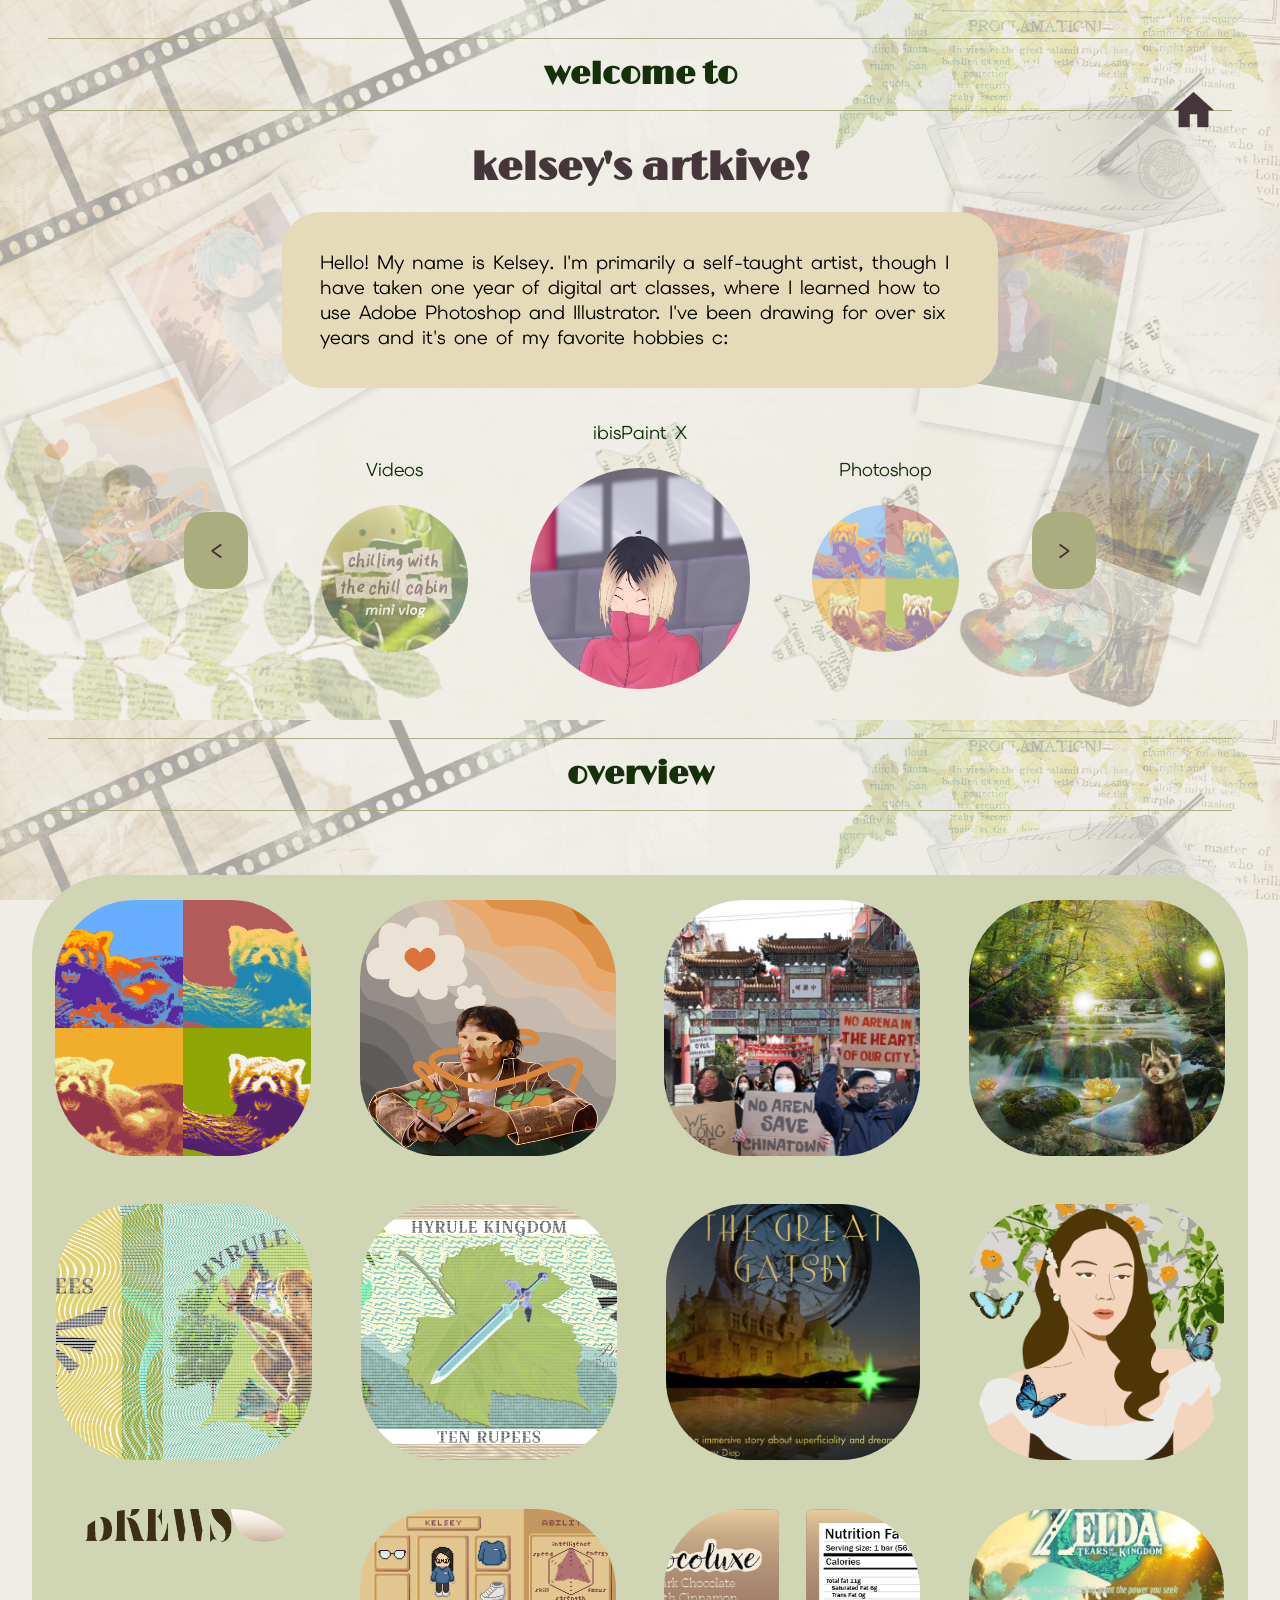
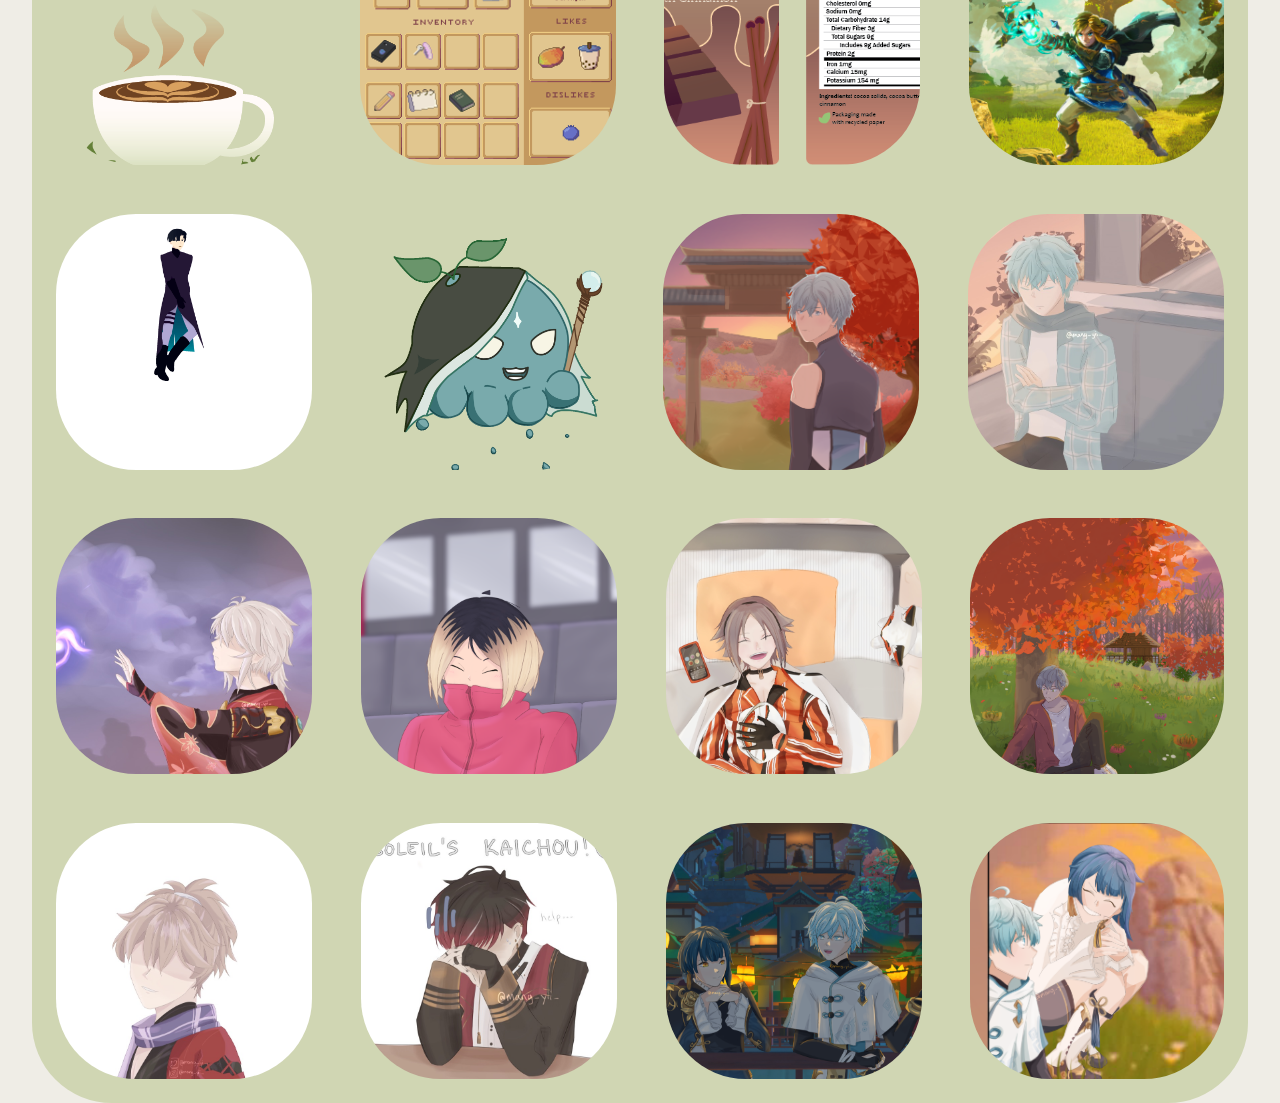
==== index.html @ 2d40fa99 "rename home.html to index.html I had issues deploying my website (probably because I lacked an index" ====
<!DOCTYPE html>
<html>
    <head>
        <link rel="stylesheet" href="style.css"/>
        <style>
            /*SECTIONING*/
            .row {
                width: 100%;
            }
            .row img {
                display: flex;
                width: 20vw;
                height: 20vw;
                object-fit: cover;
                border-radius: 5em;
                transition: 0.3s
            }
            .row img:hover {
                opacity: 60%;
                transition: 0.3s;
                cursor: pointer;
            }
            #overview {
                width: 95%;
                display: flex;
                flex-direction: column;
                align-items: center;
                justify-self: center;
                background-color: #D0D6B3;
                border-radius: 5em;
                margin-top: 3%;
            }
            #intro {
                background-color: #e6dbb8;
                padding: 2em;
                border-radius: 2em;
                width: 50vw;
            }
            body * {
                z-index: 1;
            }
            /*TEXT*/
            h1 {
                margin-top: 0.5%;
            }
            h2 {
                border-style: solid;
                padding: 0.5em;
                border-width: 0em;
                border-top-width: 0.05em;
                border-bottom-width: 0.05em;
                margin-top: 3%;
                width: 90%;
                text-align: center;
                border-color: #AAAE7F;
            }
            /*BUTTON*/
            button {
                border-radius: 1em;
                font-size: 150%;
                font-weight: bold;
                color: #45363B;
                font-family: "Limelight";
                width: 5vw;
            }
            /*MODAL*/
            .modal {
                width: 100%;
                height: 100%;
                justify-content: center;
                align-content: center;
                align-items: center;
                display: flex;
                opacity: 0;
                transition-duration: 0.5s;
                z-index: -1;
                background-color:#2b2827e3
            }
            .modal img {
                height: 90%;
                width: auto;
                max-width: 70vw;
                object-fit: contain;
                margin-left: 0;
                margin-right: 0;
            }
            .modal button {
                margin: 5%;
                width: 3em;
                height: 3em;
                display: flex;
                text-align: center;
                justify-content: center;
                align-content: center;
                font-weight: bold;
                z-index: 2;
            }
            #close {
                position: absolute;
                color: #F7F7F2;
                top: 3%;
                right: 5%;
                font-size: 400%;
                font-weight: bold;
            }
            #close:hover {
                cursor: pointer;
            }
            /*POLAROIDS*/
            div .polaroid {
                width: 15%;
                height: auto;
                position: absolute; 
                top: 20%;
                border-radius: 0em ;
                transition: 1s;
                box-shadow: 5px 5px 5px #b7b6b3, -5px -5px 5px #b7b6b3;
                z-index: 0;
                rotate: -20deg;
                opacity: 30%;
            }
            div .polaroid:hover {
                cursor: default;
                opacity: 80%;
            }
        </style>
        <!--Faculty Glyphic
        Elms Sans
        Limelight
        Kaushan Script
        Montserrat-->
        <link rel="preconnect" href="https://fonts.googleapis.com">
        <link rel="preconnect" href="https://fonts.gstatic.com" crossorigin>
        <link href="https://fonts.googleapis.com/css2?family=Elms+Sans:ital,wght@0,100..900;1,100..900&family=Faculty+Glyphic&family=Kaushan+Script&family=Limelight&family=Montserrat:ital,wght@0,100..900;1,100..900&display=swap" rel="stylesheet">

        <title>Home</title>

        <body onload="loadIcons()" class="fade-in">

            <div style="display: flex; align-items: center">
                <img src="portfolio images/chongyun_train_polaroid.png" class="polaroid" style="rotate: -30deg;left: 10%;">
                <img src="portfolio images/doodlebomb_polaroid.png" class="polaroid" style="left: 1%; top: 40%">
                <img src="portfolio images/till_polaroid.png" class ="polaroid" style="rotate: 10deg; right: 10%">
                <img src="portfolio images/gatsby_polaroid.png" class="polaroid" style="rotate: 20deg; right: 1%; top: 40%">
            </div>

            <a href="index.html">
                <div id="home-icon"></div>
            </a>

            <h2>welcome to</h2>
            <h1>kelsey's artkive!</h1>

            <p id="intro">
                Hello! My name is Kelsey. I'm primarily a self-taught artist, though I have taken one year of digital art classes, where I learned how to use Adobe Photoshop and Illustrator. I've been drawing for over six years and it's one of my favorite hobbies c: 
            </p>
            <div style="display: flex; align-items: center; width: 75%">
                <button id="left-button" onclick="leftButtonClick()"><</button>
                <a href="" style="text-align: center" id="left-link">
                    <h3></h3>
                    <img src="" class="circle" id="left-icon">
                </a>
                <a href="" style="text-align: center;" id="current-link">
                    <h3></h3>
                    <img src="" class="circle" id="current-icon">
                </a>
                <a href="" style="text-align: center" id="right-link">
                    <h3></h3>
                    <img src="" class="circle" id="right-icon">
                </a>
                <button id="right-button" onclick="rightButtonClick()">></button>
            </div>
            <h2>
                overview
            </h2>
            <div id="overview">
                <div class="row">
                    <img src="portfolio images/colorpop.png" alt="Four red pandas colored in orange and purple, green, orange, and brown" onclick="openModal(this)">
                    <img src="portfolio images/doodlebomb.png" alt="Image of grentperez with a gray and orange gradient background, clementines, and decorations on his blazer" onclick="openModal(this)">
                    <img src="portfolio images/fake_media.png" alt="Photo-edited image of a group of protesters in Chinatown with signs that advocate against the construction of an arena" onclick="openModal(this)">
                    <img src="portfolio images/fantastical_beast.png" alt="Photo-edited image of a rhino-ferret-seal hybrid on a stone in a river" onclick="openModal(this)">
                </div>
                <div class="row">
                    <img src="portfolio images/filtered_money1.png" alt="Fictional dollar bill of Link (from the Legend of Zelda) and the Hyrule logo" onclick="openModal(this)">
                    <img src="portfolio images/filtered_money2.png" alt="Fictional dollar bill featuring the Master Sword and a korok leaf (Legend of Zelda)" onclick="openModal(this)">
                    <img src="portfolio images/great_gatsby_cover.png" alt="A mansion located next to a lake with a broken clock behind it. The book is titled The Great Gatsby" onclick="openModal(this)">
                    <img src="portfolio images/laufey_self_portrait.png" alt="Illustration of Laufey surrounded by white flowers" onclick="openModal(this)">
                </div>
                <div class="row">
                    <img src="portfolio images/logo.png" alt="Coffee cup logo with the name Cozy Corner Brews" onclick="openModal(this)">
                    <img src="portfolio images/pixel_project.png" alt="Tan pixelated inventory interface featuring a character, skills, main items, and backpack items" onclick="openModal(this)">
                    <img src="portfolio images/product_design.png" alt="Brown Chocoluxe chocolate bar container featuring cinnamon sticks. The other side contains nutrition facts" onclick="openModal(this)">
                    <img src="portfolio images/promotional_poster.png" alt="Poster featuring Link (from the Legend of Zelda: Tears of the Kingdom) alongside silhouettes of Rauru, Zelda, and the warriors" onclick="openModal(this)">
                </div>
                <div class="row">
                    <img src="portfolio images/RECOVER_animation.gif" alt="Walking animation of Round 3 Ivan from Alien Stage" onclick="openModal(this)">
                    <img src="portfolio images/talking_animation.gif" alt="Talking animation of the reversible octopus toy in a cloak with a magical staff" onclick="openModal(this)">
                    <img src="portfolio images/chongyun_mountain.PNG" alt="Chongyun (from Genshin Impact) on top of a mountain, looking back" onclick="openModal(this)">
                    <img src="portfolio images/chongyun_train.JPEG" alt="Chongyun (from Genshin Impact) sleeping next to a window on a train with a sunset in the background" onclick="openModal(this)">
                </div>
                <div class="row">
                    <img src="portfolio images/kazuha.jpeg" alt="Kazuha (from Genshin Impact) reaching out to an Electro seelie" onclick="openModal(this)">
                    <img src="portfolio images/kenma_kozume.png" alt="Kenma (from Haikyuu) sitting on a gymnasium seat with his eyes closed and face tucked into his jacket" onclick="openModal(this)">
                    <img src="portfolio images/mysta_900k.jpg" alt="Mysta (from Nijisanji) laying down on a bed with the Mystake mascot next to him" onclick="openModal(this)">
                    <img src="portfolio images/till.PNG" alt="Till (from Alien Stage) sitting down under a red-leaf tree petting a black cat" onclick="openModal(this)">
                </div>
                <div class="row">
                    <img src="portfolio images/tomo.jpeg" alt="Portrait of Tomo (fan-name for a character from Genshin Impact)" onclick="openModal(this)">
                    <img src="portfolio images/ver_vermillion.JPG" alt="Ver (from Nijisanji) slouched over a desk with his forehead resting on the back of his hands with the caption XSOLEIL'S KAICHOU :D" onclick="openModal(this)">
                    <img src="portfolio images/xingyun_lny.PNG" alt="Xingqiu and Chongyun (from Genshin Impact) leaning on a railway in Liyue next to each other with lanterns in the background" onclick="openModal(this)">
                    <img src="portfolio images/xingyun_tbhk.PNG" alt="Xingqiu and Chongyun (from Genshin Impact) sitting down next to each other on the grass with a sunset in the background" onclick="openModal(this)">
                </div>
            </div>
            <div class="modal">
                <button onclick="previousModal()"><</button>
                <img src="">
                <button onclick="nextModal()">></button>
                <span id="close" onclick="closeModal()">&times;</span>
            </div>
            <script src="navbar.js"></script>
            <script>
                //MODAL VARIABLES
                const rowArray = document.getElementsByClassName("row");
                const modal = document.getElementsByClassName("modal")[0];
                const modalImage = modal.getElementsByTagName("img")[0];
                //returns the source of the image at a specific row and image number
                function getImageSource() {
                    let imageArray = rowArray[rowCount].getElementsByTagName("img");
                    return imageArray[imageCount].src;
                };
                function test(element) {
                    console.log(element.src);
                }
                function openModal(element) {
                    //stores the source of the argument
                    let imageSource = element.src;
                    modalImage.src = imageSource;
                    //shows the modal
                    modal.style.opacity = "1";
                    modal.style.zIndex = "2";
                    /*set the rowCount and imageCount constiables to match the selected image
                    (ensures that the nextModal() and previousModal() functions work as intended)
                    
                    for each image element in the given row, check if the source is equal to the argument.
                    if this is true, set rowCount and imageCount to the current row and image*/
                    for (let i = 0; i < rowArray.length; i++) {
                            let imageArray = rowArray[i].getElementsByTagName("img");
                            for (let j = 0; j < imageArray.length; j++) {
                                let currentImageSource = imageArray[j].src;
                                if (currentImageSource == imageSource) {
                                    rowCount = i;
                                    imageCount = j;
                                };
                            };
                    };
                };
                function closeModal() {
                    modal.style.opacity = "0";
                    //set z-index to a negative value to avoid the modal interfering with the buttons
                    modal.style.zIndex = "-1";
                };
                //functions used to toggle between images when modal is already open
                function nextModal() {
                    imageCount++;
                    changeModal();
                };
                function previousModal() {
                    imageCount--;
                    changeModal();
                }
                function changeModal() {
                    //ensures that rowCount and imageCount are within the correct bounds
                    checkRowCount();
                    checkImageCount();
                    //changes the image of the modal to the image at [row, count]
                    modalImage.src = getImageSource();
                };
                //resets rowCount if it's out of bounds
                function checkRowCount() {
                    let maxIndex = rowArray.length - 1;
                    if (rowCount > maxIndex) {
                        rowCount = 0;
                    } else if (rowCount < 0) {
                        rowCount = maxIndex;
                    }
                };
                //resets imageCount if it's out of bounds
                function checkImageCount() {
                    let imageArray = rowArray[rowCount].getElementsByTagName("img");
                    let maxIndex = imageArray.length - 1;
                    //moves onto the next row and resets imageCount
                    if (imageCount > maxIndex) {
                        imageCount = 0;
                        rowCount++;
                    //moves onto the previous row 
                    } else if (imageCount < 0) {
                        imageCount = maxIndex;
                        rowCount--;
                    };
                    //ensures that there's no out of bounds error after changing rowCount
                    checkRowCount();
                };
            </script>
        </body>
    </head>
</html>
---- style.css ----
/*color palette
dark green (black forest): #143109
dull green (dry sage): #AAAE7F
dull light green (beige??): #D0D6B3
white (bright snow): #F7F7F7
off white (platinum): #EFEFEF - use as bg to avoid conflicting colors
*/
/*sectioning tags*/ 
html {
    scroll-behavior: smooth;
}
body {
    background-color: #efede6;
    display: flex;
    align-items: center;
    justify-content: center;
    flex-direction: column; 
    margin: 0%;
    background-image: url("portfolio\ images/scrapbook_bg.png");
    background-size: 100%;
    background-attachment: fixed;
}
a {
    font-family: 'Elms Sans';
    text-decoration: none;
    color: #143109;
}
nav {
    flex-direction: row;
    display: flex;
    width: 100%;
    background-color: gainsboro;
}
ul {
    text-align: center;
    padding: 2%;
    flex: 1;
    margin: 0%;
}
li:hover {
    background-color: #AAAE7F;
}
li {
    display: inline;
    padding: 20px;
    transition-duration: 0.5s;
    border-radius: 3em;
}
div p {
    flex: 1;
}
div img {
    flex: 1;
}
div a {
    flex: 1;
}
.row {
    display: flex;
    flex-direction: row;
    justify-content: center;
    align-items: center;
}
/*NAVBAR*/
.circle {
    border-radius: 50%;
    aspect-ratio: 1/1;
    width: 60%;
    text-align: center;
    opacity: 50%;
    object-fit: fill;
}  
#current-icon {
    width: 90%;
    opacity: 100%;
}
.nav-button, #left-button, #right-button {
    border-radius: 1em;
    font-size: 150%;
    font-weight: bold;
    color: #45363B;
    font-family: "Limelight";
    width: 5vw;
}
button {
    border-bottom-left-radius: 1em;
    border-bottom-right-radius: 1em;
    margin-left: 1em;
    margin-right: 1em;
    width: 30%;
    font-weight: bold;
    z-index: 1;
}
/*POLAROIDS*/
div .polaroid {
    width: 15%;
    height: auto;
    position: absolute; 
    top: 20%;
    border-radius: 0em ;
    transition: 1s;
    box-shadow: 5px 5px 5px #b7b6b3, -5px -5px 5px #b7b6b3;
    z-index: 0;
    rotate: -20deg;
    opacity: 30%;
}
div .polaroid:hover {
    cursor: default;
    opacity: 80%;
}
/*text*/
p {
    font-size: 120%;
    font-family: 'Elms Sans';
    margin: 1%;
}
h1 {
    font-family: 'Limelight';
    font-size: 250%;
    color: #45363B;
    margin: 0.5%;
    margin-top: 5%;
}
h2 {
    font-family: 'Limelight';
    font-size: 200%;
    color: #143109;
    border-style: solid;
    padding: 0.5em;
    border-width: 0em;
    border-top-width: 0.05em;
    border-bottom-width: 0.05em;
    margin-top: 3%;
    width: 90%;
    text-align: center;
    border-color: #AAAE7F;
}
h3 {
    font-weight: 400;
}
/*fonts*/
.limelight-regular {
  font-family: "Limelight", sans-serif;
  font-weight: 400;
  font-style: normal;
}
/*images*/
img {
    height: 30%;
    width: 30%;
    flex: 1;
    margin: 2%;
}
.modal {
    display: none;
    position: fixed;
    z-index: 1;
    bottom: 0;
    /* height: auto; */
    /* float: center; */
    background-color: #143109cf;
    /* overflow: auto; */
}
.model-content {
    margin: auto;
    overflow: auto;
}
/*buttons*/
button {
    font-family: 'Elms Sans';
    border-width: 0em;
    background-color: #AAAE7F;
    padding: 1em;
}
button:hover {
    cursor: pointer;
}
/*animation*/
.fade-in {
    animation-name: fadeIn;
    animation-duration: 1.5s;
}
@keyframes fadeIn {
    from {
        opacity: 0;
    }
    to {
        opacity: 1;
    }
}
/*home icon*/
#home-icon {
    background-image: url("portfolio\ images/home_icon_brown.png");
    background-size: 100%;
    transition: 0.5s;
    position: fixed;
    top: 10%;
    right: 5%;
    width: 5vh;
    height: 5vh;
}
#home-icon:hover {
    background-image: url("portfolio\ images/home_icon_green.png");
    cursor: pointer;
}
a:has(#home-icon) {
    z-index: 5;
}
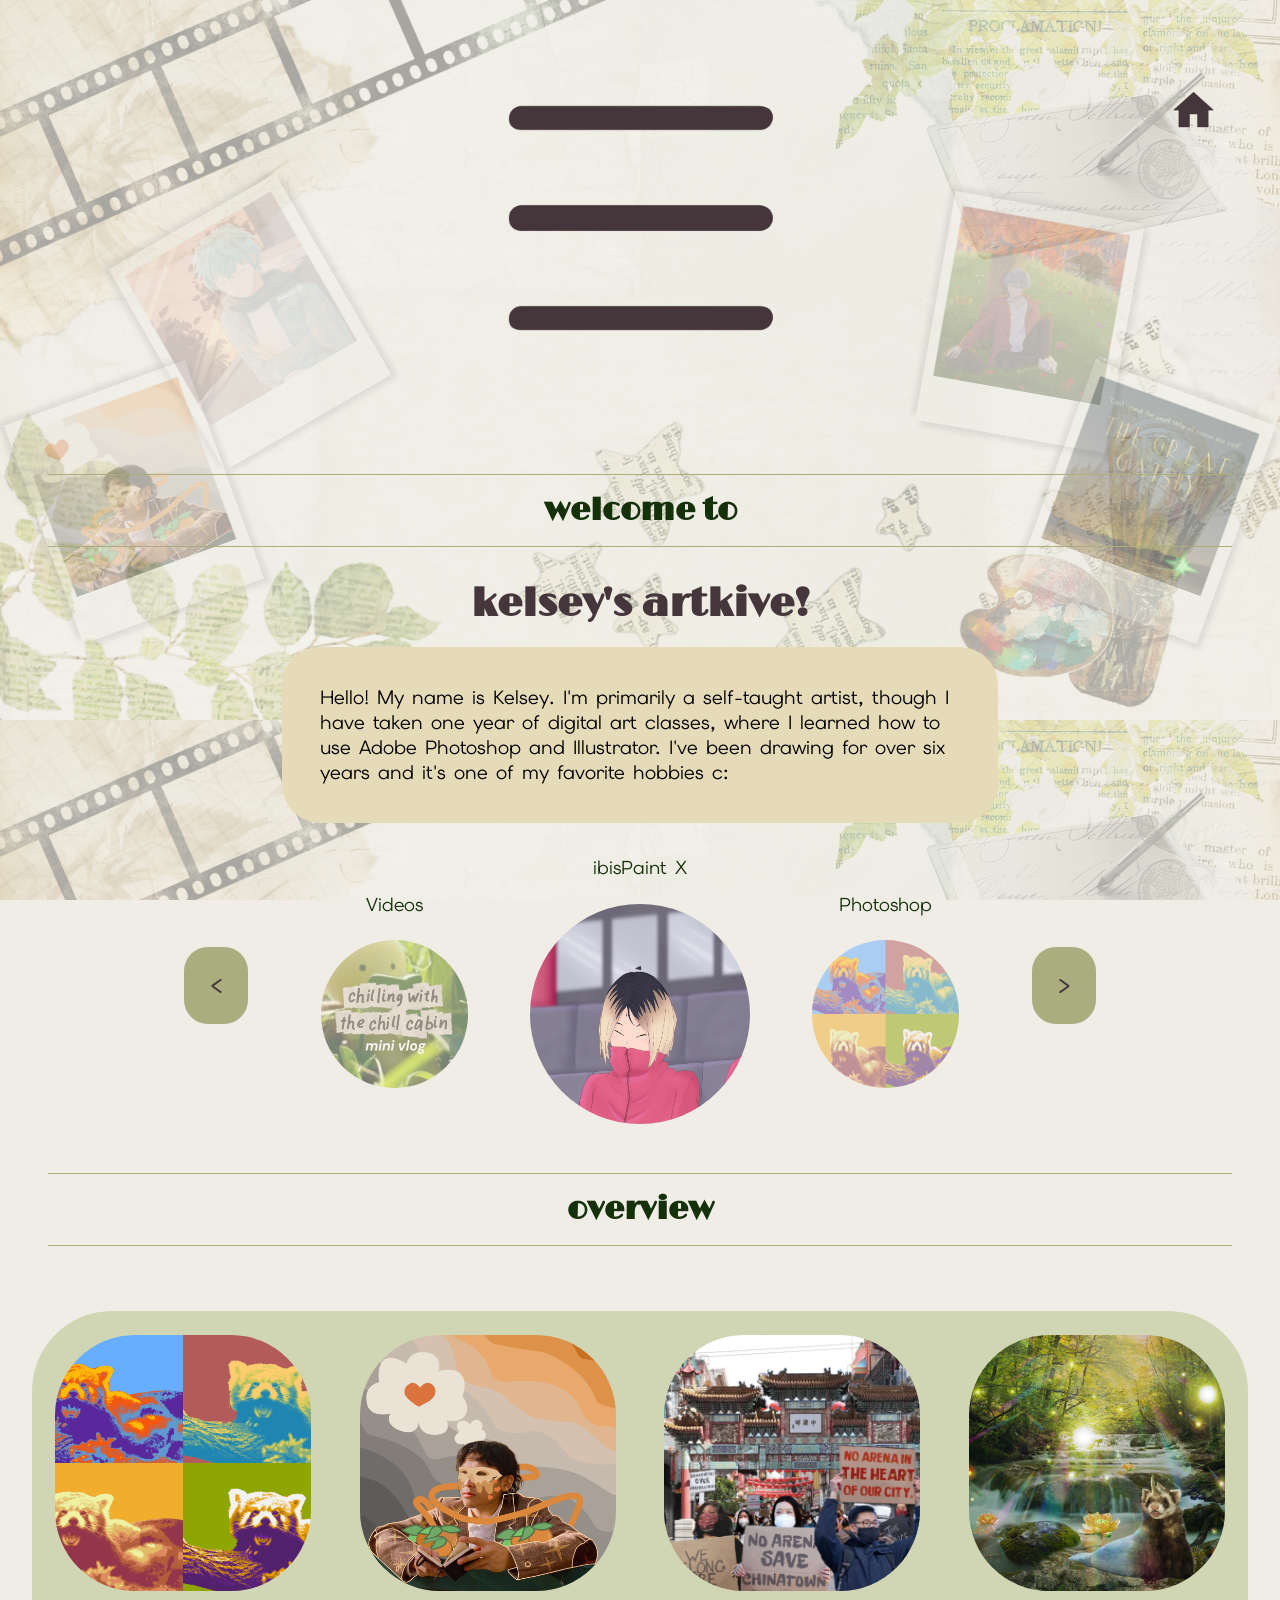
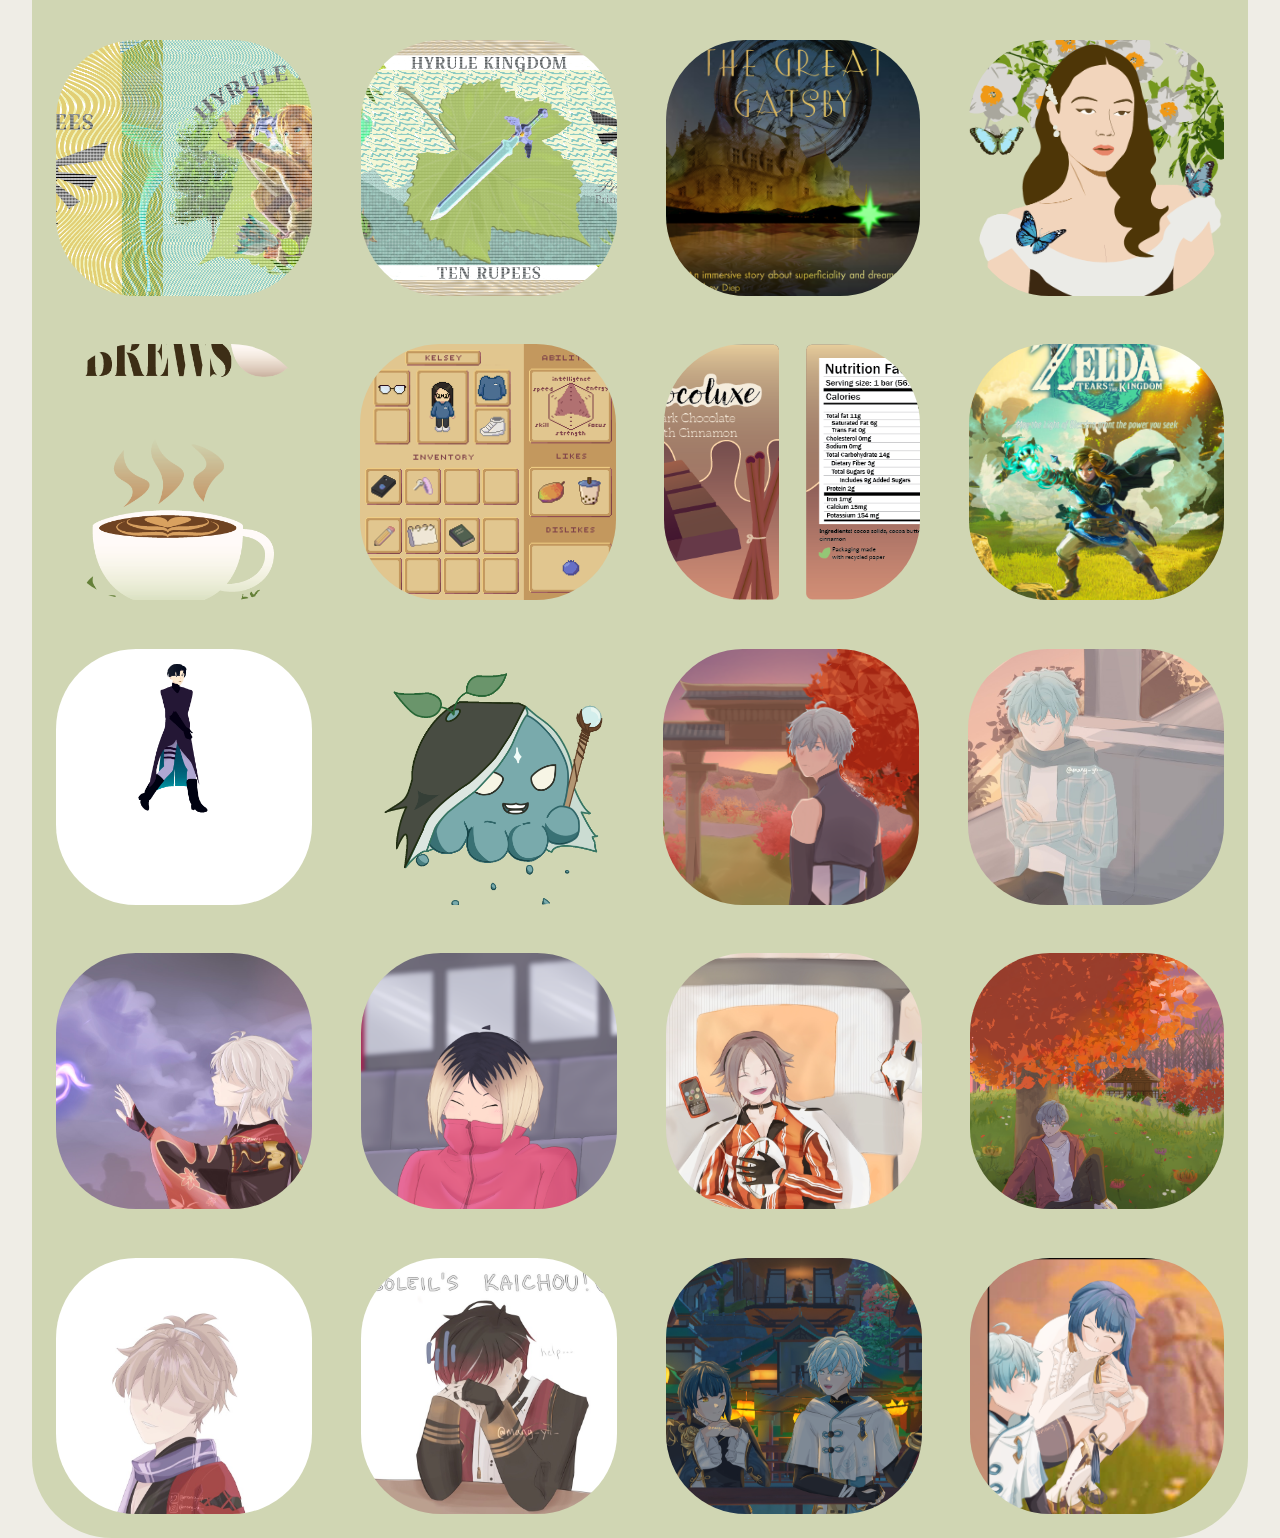
==== commit 9705157b: "add menu icon to index.html" ====
--- a/index.html
+++ b/index.html
@@ -147,6 +147,7 @@
             <a href="index.html">
                 <div id="home-icon"></div>
             </a>
+            <img src="portfolio images/menu.png" id="menu-icon">
 
             <h2>welcome to</h2>
             <h1>kelsey's artkive!</h1>
--- a/style.css
+++ b/style.css
@@ -205,4 +205,64 @@
 }
 a:has(#home-icon) {
     z-index: 5;
+}
+/*formats the page based on the screen size*/
+@media (max-width: 800px) {
+    /*text*/
+    h1{
+        font-size: 30px;
+    }
+    h2 {
+        font-size: 26px;
+    }
+    h3 { /*hides the text for the navbar*/
+        display: none;
+    }
+    p {
+        font-size: 16px;
+    }
+    /*menu button*/
+    #menu-icon {
+        display: block;
+        position: absolute;
+        top: 10%;
+        left: 5%;
+        width: 5vh; 
+        height: 5vh;
+    }
+    #menu-icon:hover {
+        cursor: pointer;
+    }
+    /*hide home button*/
+    #home-icon {
+        display: none;
+    }
+    /*hide navbar*/
+    .circle {
+        display: none;
+    }  
+    .nav-button, #left-button, #right-button {
+        border-radius: 1em;
+        font-size: 150%;
+        font-weight: bold;
+        color: #45363B;
+        font-family: "Limelight";
+        width: 5vw;
+    }
+    button {
+        display: none;
+    }
+    .modal button { /*ensures that the modal buttons stay the same*/
+        border-bottom-left-radius: 1em;
+        border-bottom-right-radius: 1em;
+        margin-left: 1em;
+        margin-right: 1em;
+        width: 30%;
+        font-weight: bold;
+        z-index: 1;
+    }
+}
+/*adds elements if the screen width is wide*/
+@media (min-width: 800px) {
+
 }
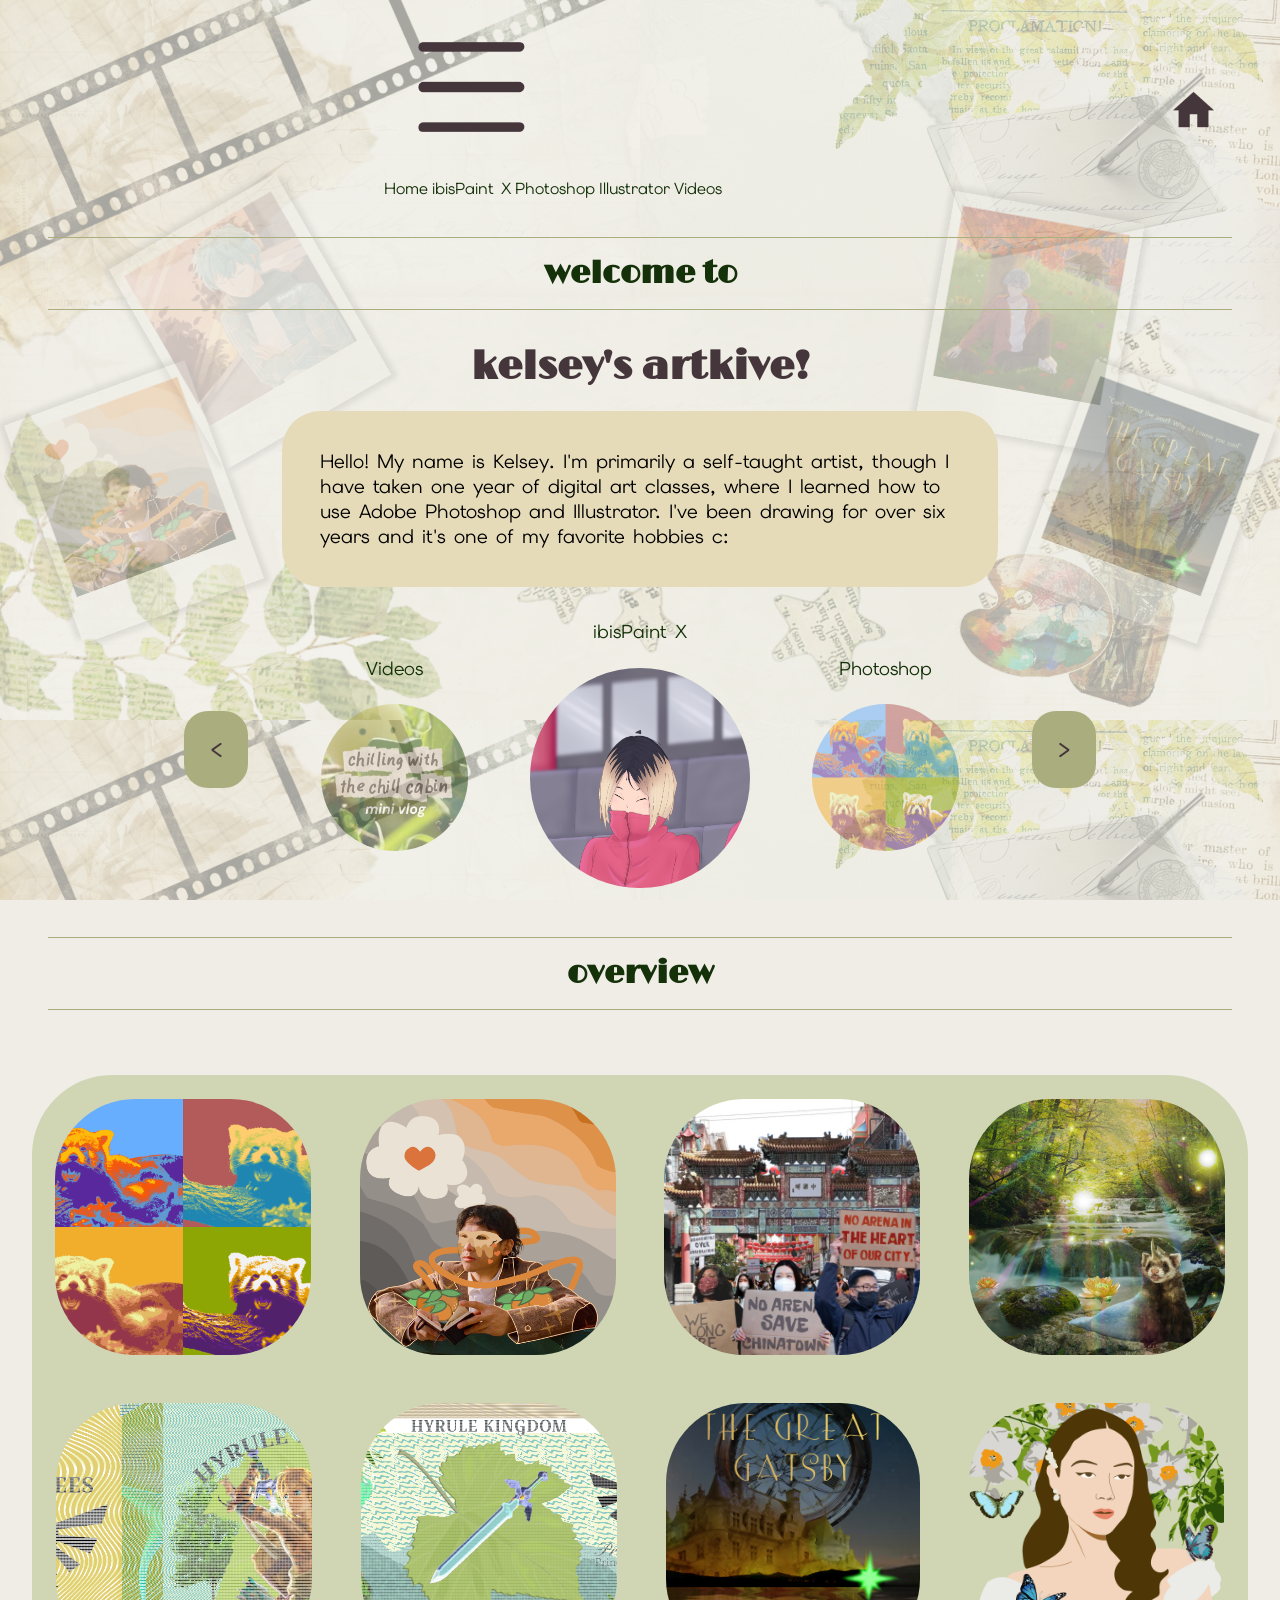
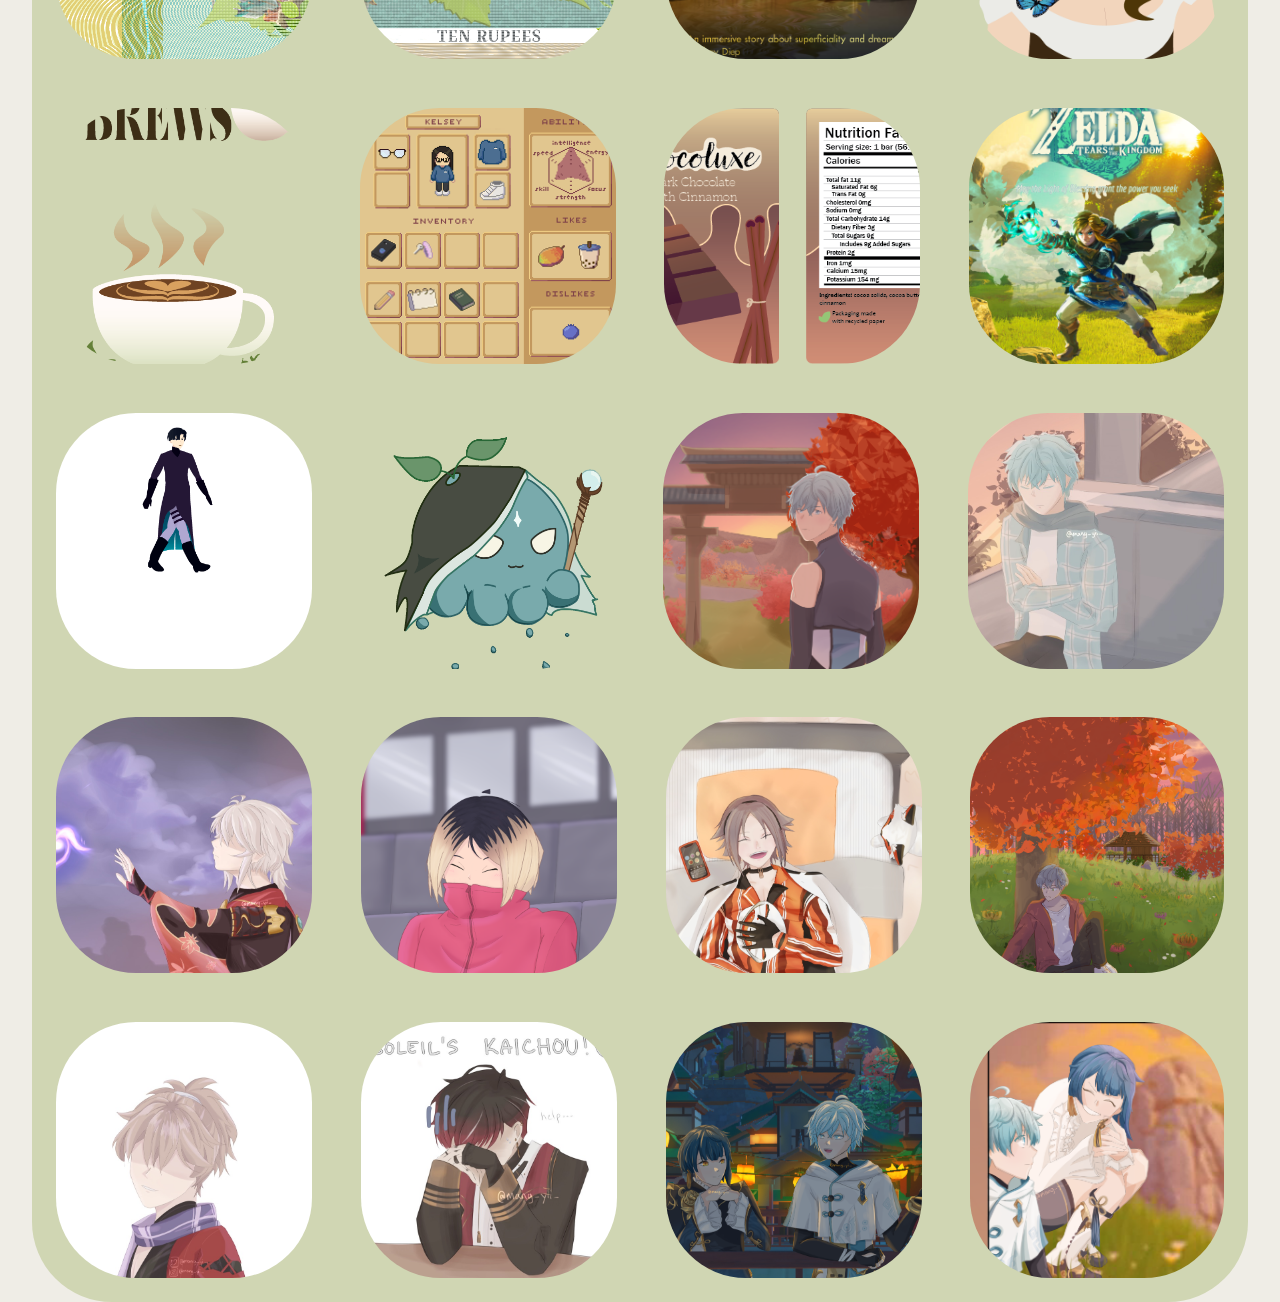
==== commit daf4acde: "add menu to all pages" ====
--- a/index.html
+++ b/index.html
@@ -144,10 +144,21 @@
                 <img src="portfolio images/gatsby_polaroid.png" class="polaroid" style="rotate: 20deg; right: 1%; top: 40%">
             </div>
 
+            <!--home icon-->
             <a href="index.html">
                 <div id="home-icon"></div>
             </a>
-            <img src="portfolio images/menu.png" id="menu-icon">
+            <!--menu-->
+            <div id="menu">
+                <img src="portfolio images/menu.png" id="menu-icon">
+                <div id="menu-links">
+                    <a href="index.html">Home</a>
+                    <a href="ibispaint.html">ibisPaint X</a>
+                    <a href="photoshop.html">Photoshop</a>
+                    <a href="illustrator.html">Illustrator</a>
+                    <a href="videos.html">Videos</a>
+                </div>
+            </div>
 
             <h2>welcome to</h2>
             <h1>kelsey's artkive!</h1>
--- a/style.css
+++ b/style.css
@@ -222,16 +222,39 @@
         font-size: 16px;
     }
     /*menu button*/
-    #menu-icon {
-        display: block;
+    #menu {
+        display: flex;
+        flex-direction: column;
         position: absolute;
         top: 10%;
-        left: 5%;
+        left: 5%;    
+        z-index: 5;
+    }
+    #menu-icon {
         width: 5vh; 
         height: 5vh;
     }
     #menu-icon:hover {
         cursor: pointer;
+    }
+    #menu-links {
+        display: none;
+        flex-direction: column;
+        transition: 0.5s;
+    }
+    #menu-links a {
+        padding: 10px;
+        padding-right: 20px;
+        padding-left: 20px;
+        background-color: #efede6;
+    }
+    #menu-links a:hover {
+        background-color: #AAAE7F;
+        transition: 0.5s;
+    }
+    #menu:hover #menu-links {
+        display: flex;
+        transition: 0.5s;
     }
     /*hide home button*/
     #home-icon {
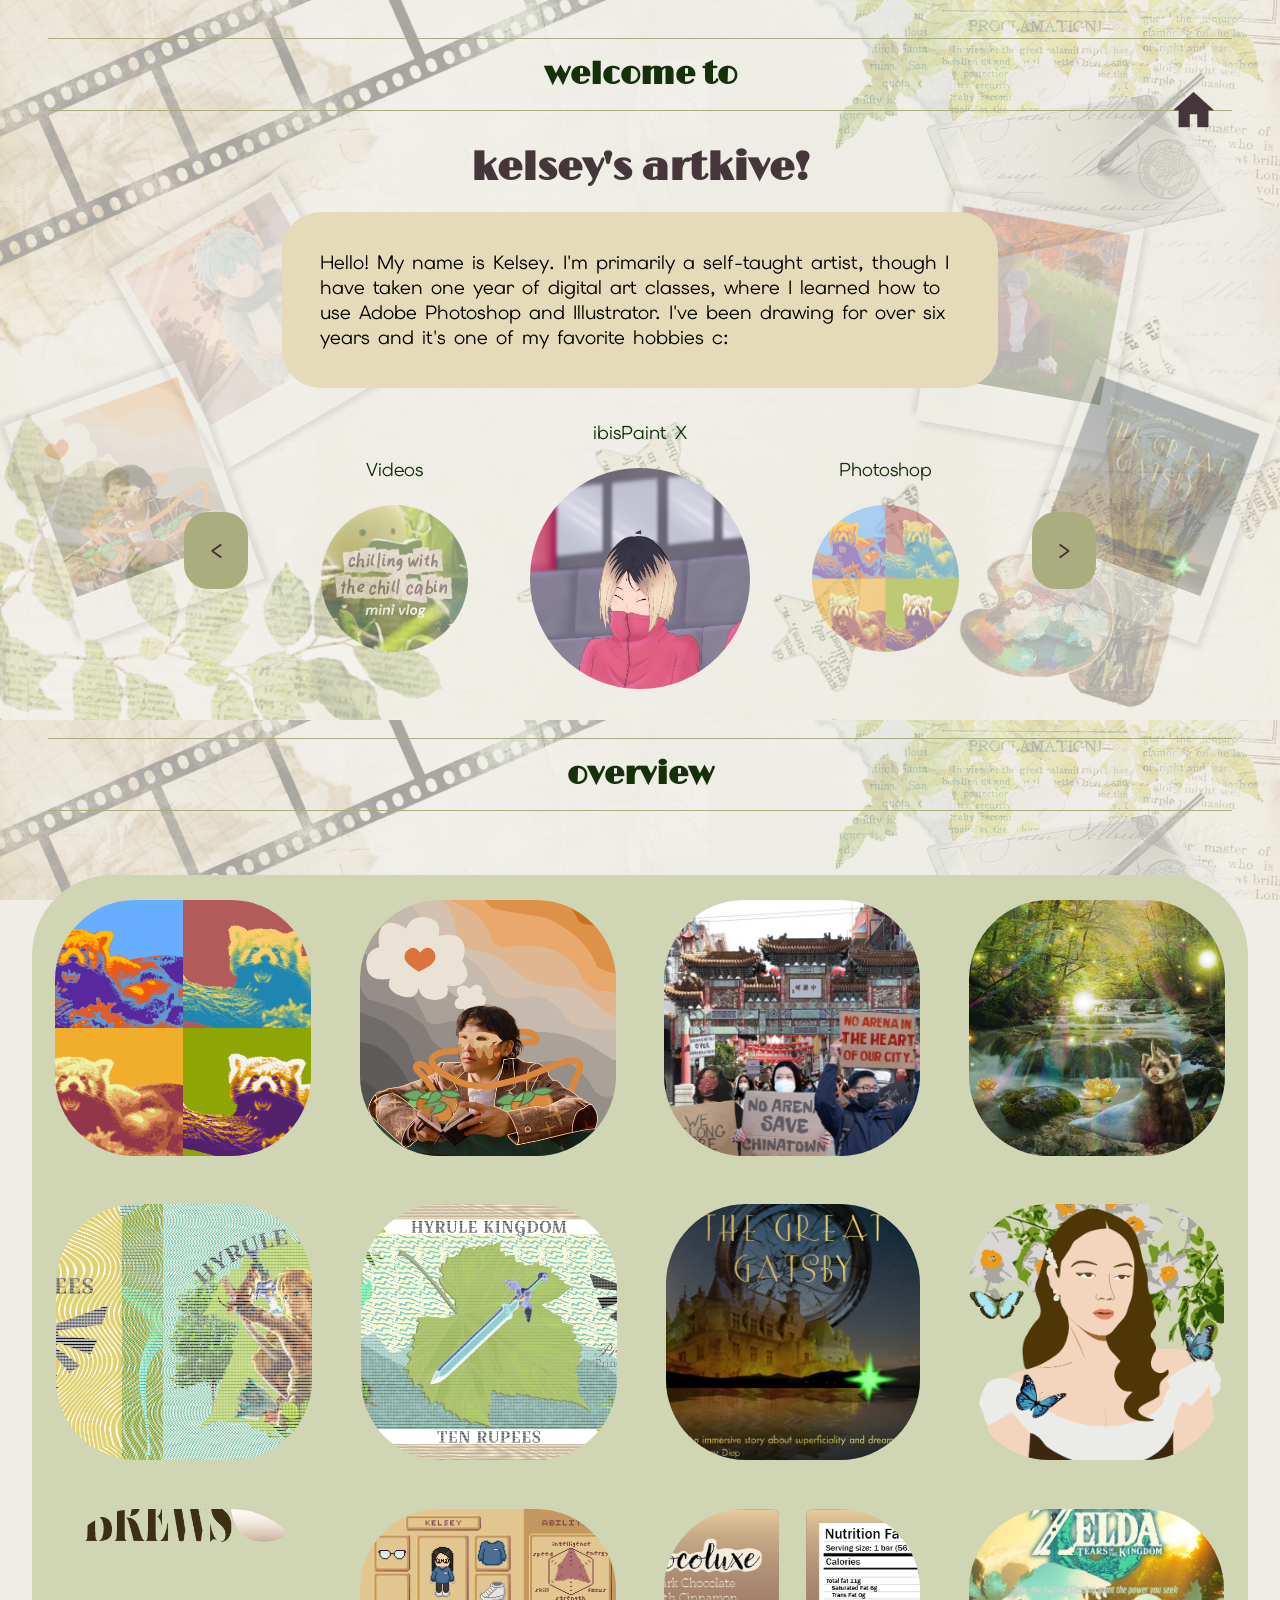
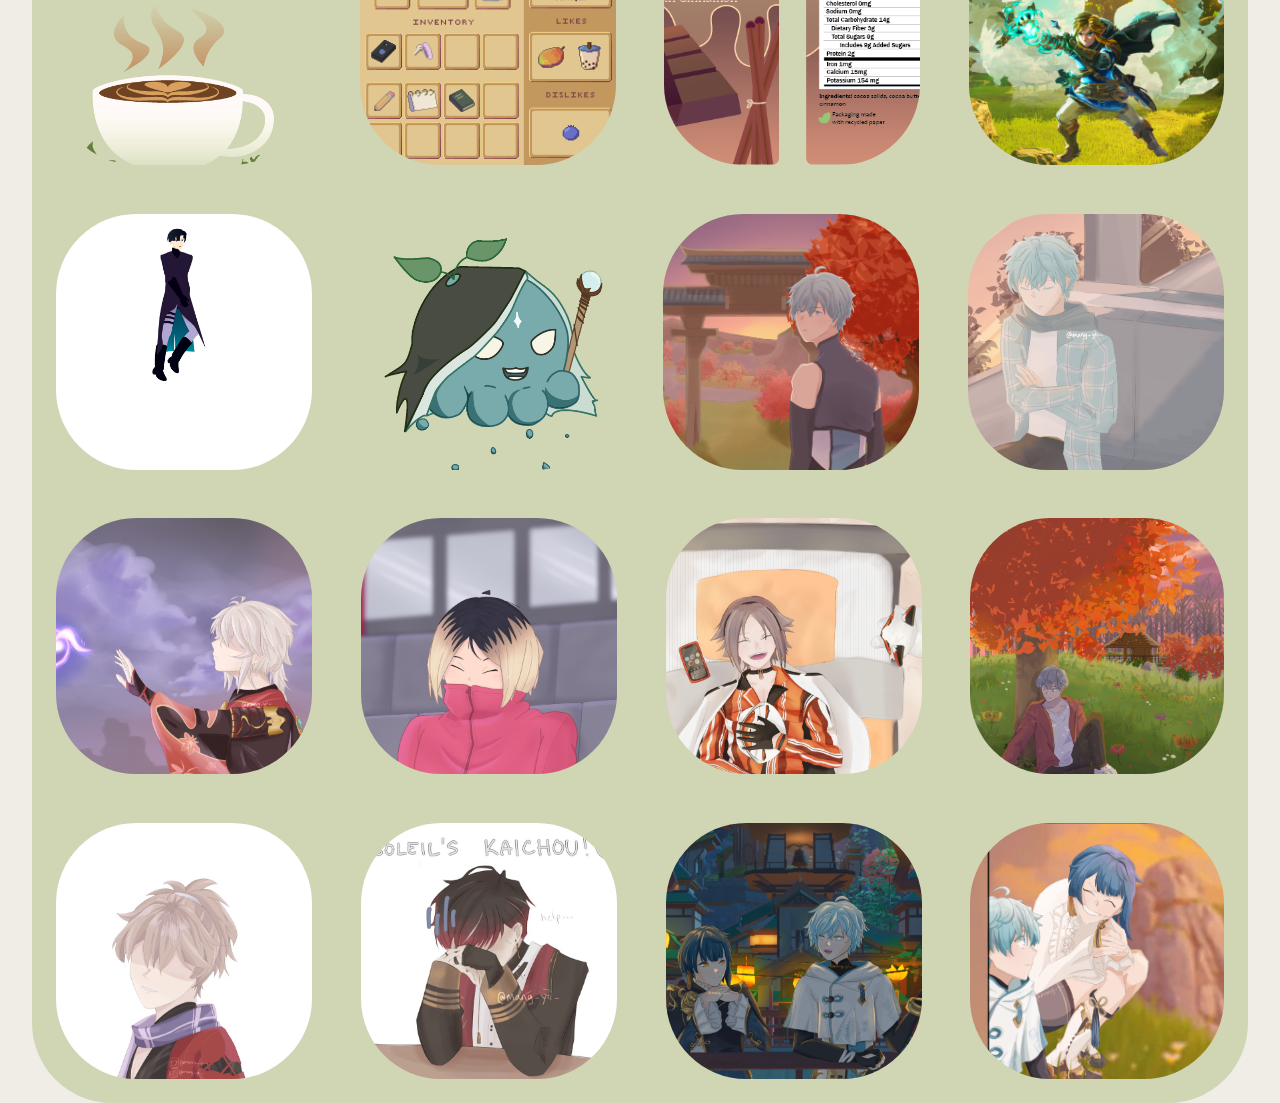
==== commit a454f5f5: "remove body from head tag (index.html)" ====
--- a/index.html
+++ b/index.html
@@ -134,185 +134,184 @@
         <link href="https://fonts.googleapis.com/css2?family=Elms+Sans:ital,wght@0,100..900;1,100..900&family=Faculty+Glyphic&family=Kaushan+Script&family=Limelight&family=Montserrat:ital,wght@0,100..900;1,100..900&display=swap" rel="stylesheet">
 
         <title>Home</title>
-
-        <body onload="loadIcons()" class="fade-in">
-
-            <div style="display: flex; align-items: center">
-                <img src="portfolio images/chongyun_train_polaroid.png" class="polaroid" style="rotate: -30deg;left: 10%;">
-                <img src="portfolio images/doodlebomb_polaroid.png" class="polaroid" style="left: 1%; top: 40%">
-                <img src="portfolio images/till_polaroid.png" class ="polaroid" style="rotate: 10deg; right: 10%">
-                <img src="portfolio images/gatsby_polaroid.png" class="polaroid" style="rotate: 20deg; right: 1%; top: 40%">
-            </div>
-
-            <!--home icon-->
-            <a href="index.html">
-                <div id="home-icon"></div>
+    </head>
+    <body onload="loadIcons()" class="fade-in">
+
+        <div style="display: flex; align-items: center">
+            <img src="portfolio images/chongyun_train_polaroid.png" class="polaroid" style="rotate: -30deg;left: 10%;">
+            <img src="portfolio images/doodlebomb_polaroid.png" class="polaroid" style="left: 1%; top: 40%">
+            <img src="portfolio images/till_polaroid.png" class ="polaroid" style="rotate: 10deg; right: 10%">
+            <img src="portfolio images/gatsby_polaroid.png" class="polaroid" style="rotate: 20deg; right: 1%; top: 40%">
+        </div>
+
+        <!--home icon-->
+        <a href="index.html">
+            <div id="home-icon"></div>
+        </a>
+        <!--menu-->
+        <div id="menu">
+            <img src="portfolio images/menu.png" id="menu-icon">
+            <div id="menu-links">
+                <a href="index.html">Home</a>
+                <a href="ibispaint.html">ibisPaint X</a>
+                <a href="photoshop.html">Photoshop</a>
+                <a href="illustrator.html">Illustrator</a>
+                <a href="videos.html">Videos</a>
+            </div>
+        </div>
+
+        <h2>welcome to</h2>
+        <h1>kelsey's artkive!</h1>
+
+        <p id="intro">
+            Hello! My name is Kelsey. I'm primarily a self-taught artist, though I have taken one year of digital art classes, where I learned how to use Adobe Photoshop and Illustrator. I've been drawing for over six years and it's one of my favorite hobbies c: 
+        </p>
+        <div style="display: flex; align-items: center; width: 75%">
+            <button id="left-button" onclick="leftButtonClick()"><</button>
+            <a href="" style="text-align: center" id="left-link">
+                <h3></h3>
+                <img src="" class="circle" id="left-icon">
             </a>
-            <!--menu-->
-            <div id="menu">
-                <img src="portfolio images/menu.png" id="menu-icon">
-                <div id="menu-links">
-                    <a href="index.html">Home</a>
-                    <a href="ibispaint.html">ibisPaint X</a>
-                    <a href="photoshop.html">Photoshop</a>
-                    <a href="illustrator.html">Illustrator</a>
-                    <a href="videos.html">Videos</a>
-                </div>
-            </div>
-
-            <h2>welcome to</h2>
-            <h1>kelsey's artkive!</h1>
-
-            <p id="intro">
-                Hello! My name is Kelsey. I'm primarily a self-taught artist, though I have taken one year of digital art classes, where I learned how to use Adobe Photoshop and Illustrator. I've been drawing for over six years and it's one of my favorite hobbies c: 
-            </p>
-            <div style="display: flex; align-items: center; width: 75%">
-                <button id="left-button" onclick="leftButtonClick()"><</button>
-                <a href="" style="text-align: center" id="left-link">
-                    <h3></h3>
-                    <img src="" class="circle" id="left-icon">
-                </a>
-                <a href="" style="text-align: center;" id="current-link">
-                    <h3></h3>
-                    <img src="" class="circle" id="current-icon">
-                </a>
-                <a href="" style="text-align: center" id="right-link">
-                    <h3></h3>
-                    <img src="" class="circle" id="right-icon">
-                </a>
-                <button id="right-button" onclick="rightButtonClick()">></button>
-            </div>
-            <h2>
-                overview
-            </h2>
-            <div id="overview">
-                <div class="row">
-                    <img src="portfolio images/colorpop.png" alt="Four red pandas colored in orange and purple, green, orange, and brown" onclick="openModal(this)">
-                    <img src="portfolio images/doodlebomb.png" alt="Image of grentperez with a gray and orange gradient background, clementines, and decorations on his blazer" onclick="openModal(this)">
-                    <img src="portfolio images/fake_media.png" alt="Photo-edited image of a group of protesters in Chinatown with signs that advocate against the construction of an arena" onclick="openModal(this)">
-                    <img src="portfolio images/fantastical_beast.png" alt="Photo-edited image of a rhino-ferret-seal hybrid on a stone in a river" onclick="openModal(this)">
-                </div>
-                <div class="row">
-                    <img src="portfolio images/filtered_money1.png" alt="Fictional dollar bill of Link (from the Legend of Zelda) and the Hyrule logo" onclick="openModal(this)">
-                    <img src="portfolio images/filtered_money2.png" alt="Fictional dollar bill featuring the Master Sword and a korok leaf (Legend of Zelda)" onclick="openModal(this)">
-                    <img src="portfolio images/great_gatsby_cover.png" alt="A mansion located next to a lake with a broken clock behind it. The book is titled The Great Gatsby" onclick="openModal(this)">
-                    <img src="portfolio images/laufey_self_portrait.png" alt="Illustration of Laufey surrounded by white flowers" onclick="openModal(this)">
-                </div>
-                <div class="row">
-                    <img src="portfolio images/logo.png" alt="Coffee cup logo with the name Cozy Corner Brews" onclick="openModal(this)">
-                    <img src="portfolio images/pixel_project.png" alt="Tan pixelated inventory interface featuring a character, skills, main items, and backpack items" onclick="openModal(this)">
-                    <img src="portfolio images/product_design.png" alt="Brown Chocoluxe chocolate bar container featuring cinnamon sticks. The other side contains nutrition facts" onclick="openModal(this)">
-                    <img src="portfolio images/promotional_poster.png" alt="Poster featuring Link (from the Legend of Zelda: Tears of the Kingdom) alongside silhouettes of Rauru, Zelda, and the warriors" onclick="openModal(this)">
-                </div>
-                <div class="row">
-                    <img src="portfolio images/RECOVER_animation.gif" alt="Walking animation of Round 3 Ivan from Alien Stage" onclick="openModal(this)">
-                    <img src="portfolio images/talking_animation.gif" alt="Talking animation of the reversible octopus toy in a cloak with a magical staff" onclick="openModal(this)">
-                    <img src="portfolio images/chongyun_mountain.PNG" alt="Chongyun (from Genshin Impact) on top of a mountain, looking back" onclick="openModal(this)">
-                    <img src="portfolio images/chongyun_train.JPEG" alt="Chongyun (from Genshin Impact) sleeping next to a window on a train with a sunset in the background" onclick="openModal(this)">
-                </div>
-                <div class="row">
-                    <img src="portfolio images/kazuha.jpeg" alt="Kazuha (from Genshin Impact) reaching out to an Electro seelie" onclick="openModal(this)">
-                    <img src="portfolio images/kenma_kozume.png" alt="Kenma (from Haikyuu) sitting on a gymnasium seat with his eyes closed and face tucked into his jacket" onclick="openModal(this)">
-                    <img src="portfolio images/mysta_900k.jpg" alt="Mysta (from Nijisanji) laying down on a bed with the Mystake mascot next to him" onclick="openModal(this)">
-                    <img src="portfolio images/till.PNG" alt="Till (from Alien Stage) sitting down under a red-leaf tree petting a black cat" onclick="openModal(this)">
-                </div>
-                <div class="row">
-                    <img src="portfolio images/tomo.jpeg" alt="Portrait of Tomo (fan-name for a character from Genshin Impact)" onclick="openModal(this)">
-                    <img src="portfolio images/ver_vermillion.JPG" alt="Ver (from Nijisanji) slouched over a desk with his forehead resting on the back of his hands with the caption XSOLEIL'S KAICHOU :D" onclick="openModal(this)">
-                    <img src="portfolio images/xingyun_lny.PNG" alt="Xingqiu and Chongyun (from Genshin Impact) leaning on a railway in Liyue next to each other with lanterns in the background" onclick="openModal(this)">
-                    <img src="portfolio images/xingyun_tbhk.PNG" alt="Xingqiu and Chongyun (from Genshin Impact) sitting down next to each other on the grass with a sunset in the background" onclick="openModal(this)">
-                </div>
-            </div>
-            <div class="modal">
-                <button onclick="previousModal()"><</button>
-                <img src="">
-                <button onclick="nextModal()">></button>
-                <span id="close" onclick="closeModal()">&times;</span>
-            </div>
-            <script src="navbar.js"></script>
-            <script>
-                //MODAL VARIABLES
-                const rowArray = document.getElementsByClassName("row");
-                const modal = document.getElementsByClassName("modal")[0];
-                const modalImage = modal.getElementsByTagName("img")[0];
-                //returns the source of the image at a specific row and image number
-                function getImageSource() {
-                    let imageArray = rowArray[rowCount].getElementsByTagName("img");
-                    return imageArray[imageCount].src;
+            <a href="" style="text-align: center;" id="current-link">
+                <h3></h3>
+                <img src="" class="circle" id="current-icon">
+            </a>
+            <a href="" style="text-align: center" id="right-link">
+                <h3></h3>
+                <img src="" class="circle" id="right-icon">
+            </a>
+            <button id="right-button" onclick="rightButtonClick()">></button>
+        </div>
+        <h2>
+            overview
+        </h2>
+        <div id="overview">
+            <div class="row">
+                <img src="portfolio images/colorpop.png" alt="Four red pandas colored in orange and purple, green, orange, and brown" onclick="openModal(this)">
+                <img src="portfolio images/doodlebomb.png" alt="Image of grentperez with a gray and orange gradient background, clementines, and decorations on his blazer" onclick="openModal(this)">
+                <img src="portfolio images/fake_media.png" alt="Photo-edited image of a group of protesters in Chinatown with signs that advocate against the construction of an arena" onclick="openModal(this)">
+                <img src="portfolio images/fantastical_beast.png" alt="Photo-edited image of a rhino-ferret-seal hybrid on a stone in a river" onclick="openModal(this)">
+            </div>
+            <div class="row">
+                <img src="portfolio images/filtered_money1.png" alt="Fictional dollar bill of Link (from the Legend of Zelda) and the Hyrule logo" onclick="openModal(this)">
+                <img src="portfolio images/filtered_money2.png" alt="Fictional dollar bill featuring the Master Sword and a korok leaf (Legend of Zelda)" onclick="openModal(this)">
+                <img src="portfolio images/great_gatsby_cover.png" alt="A mansion located next to a lake with a broken clock behind it. The book is titled The Great Gatsby" onclick="openModal(this)">
+                <img src="portfolio images/laufey_self_portrait.png" alt="Illustration of Laufey surrounded by white flowers" onclick="openModal(this)">
+            </div>
+            <div class="row">
+                <img src="portfolio images/logo.png" alt="Coffee cup logo with the name Cozy Corner Brews" onclick="openModal(this)">
+                <img src="portfolio images/pixel_project.png" alt="Tan pixelated inventory interface featuring a character, skills, main items, and backpack items" onclick="openModal(this)">
+                <img src="portfolio images/product_design.png" alt="Brown Chocoluxe chocolate bar container featuring cinnamon sticks. The other side contains nutrition facts" onclick="openModal(this)">
+                <img src="portfolio images/promotional_poster.png" alt="Poster featuring Link (from the Legend of Zelda: Tears of the Kingdom) alongside silhouettes of Rauru, Zelda, and the warriors" onclick="openModal(this)">
+            </div>
+            <div class="row">
+                <img src="portfolio images/RECOVER_animation.gif" alt="Walking animation of Round 3 Ivan from Alien Stage" onclick="openModal(this)">
+                <img src="portfolio images/talking_animation.gif" alt="Talking animation of the reversible octopus toy in a cloak with a magical staff" onclick="openModal(this)">
+                <img src="portfolio images/chongyun_mountain.PNG" alt="Chongyun (from Genshin Impact) on top of a mountain, looking back" onclick="openModal(this)">
+                <img src="portfolio images/chongyun_train.JPEG" alt="Chongyun (from Genshin Impact) sleeping next to a window on a train with a sunset in the background" onclick="openModal(this)">
+            </div>
+            <div class="row">
+                <img src="portfolio images/kazuha.jpeg" alt="Kazuha (from Genshin Impact) reaching out to an Electro seelie" onclick="openModal(this)">
+                <img src="portfolio images/kenma_kozume.png" alt="Kenma (from Haikyuu) sitting on a gymnasium seat with his eyes closed and face tucked into his jacket" onclick="openModal(this)">
+                <img src="portfolio images/mysta_900k.jpg" alt="Mysta (from Nijisanji) laying down on a bed with the Mystake mascot next to him" onclick="openModal(this)">
+                <img src="portfolio images/till.PNG" alt="Till (from Alien Stage) sitting down under a red-leaf tree petting a black cat" onclick="openModal(this)">
+            </div>
+            <div class="row">
+                <img src="portfolio images/tomo.jpeg" alt="Portrait of Tomo (fan-name for a character from Genshin Impact)" onclick="openModal(this)">
+                <img src="portfolio images/ver_vermillion.JPG" alt="Ver (from Nijisanji) slouched over a desk with his forehead resting on the back of his hands with the caption XSOLEIL'S KAICHOU :D" onclick="openModal(this)">
+                <img src="portfolio images/xingyun_lny.PNG" alt="Xingqiu and Chongyun (from Genshin Impact) leaning on a railway in Liyue next to each other with lanterns in the background" onclick="openModal(this)">
+                <img src="portfolio images/xingyun_tbhk.PNG" alt="Xingqiu and Chongyun (from Genshin Impact) sitting down next to each other on the grass with a sunset in the background" onclick="openModal(this)">
+            </div>
+        </div>
+        <div class="modal">
+            <button onclick="previousModal()"><</button>
+            <img src="">
+            <button onclick="nextModal()">></button>
+            <span id="close" onclick="closeModal()">&times;</span>
+        </div>
+        <script src="navbar.js"></script>
+        <script>
+            //MODAL VARIABLES
+            const rowArray = document.getElementsByClassName("row");
+            const modal = document.getElementsByClassName("modal")[0];
+            const modalImage = modal.getElementsByTagName("img")[0];
+            //returns the source of the image at a specific row and image number
+            function getImageSource() {
+                let imageArray = rowArray[rowCount].getElementsByTagName("img");
+                return imageArray[imageCount].src;
+            };
+            function test(element) {
+                console.log(element.src);
+            }
+            function openModal(element) {
+                //stores the source of the argument
+                let imageSource = element.src;
+                modalImage.src = imageSource;
+                //shows the modal
+                modal.style.opacity = "1";
+                modal.style.zIndex = "2";
+                /*set the rowCount and imageCount constiables to match the selected image
+                (ensures that the nextModal() and previousModal() functions work as intended)
+                
+                for each image element in the given row, check if the source is equal to the argument.
+                if this is true, set rowCount and imageCount to the current row and image*/
+                for (let i = 0; i < rowArray.length; i++) {
+                        let imageArray = rowArray[i].getElementsByTagName("img");
+                        for (let j = 0; j < imageArray.length; j++) {
+                            let currentImageSource = imageArray[j].src;
+                            if (currentImageSource == imageSource) {
+                                rowCount = i;
+                                imageCount = j;
+                            };
+                        };
                 };
-                function test(element) {
-                    console.log(element.src);
+            };
+            function closeModal() {
+                modal.style.opacity = "0";
+                //set z-index to a negative value to avoid the modal interfering with the buttons
+                modal.style.zIndex = "-1";
+            };
+            //functions used to toggle between images when modal is already open
+            function nextModal() {
+                imageCount++;
+                changeModal();
+            };
+            function previousModal() {
+                imageCount--;
+                changeModal();
+            }
+            function changeModal() {
+                //ensures that rowCount and imageCount are within the correct bounds
+                checkRowCount();
+                checkImageCount();
+                //changes the image of the modal to the image at [row, count]
+                modalImage.src = getImageSource();
+            };
+            //resets rowCount if it's out of bounds
+            function checkRowCount() {
+                let maxIndex = rowArray.length - 1;
+                if (rowCount > maxIndex) {
+                    rowCount = 0;
+                } else if (rowCount < 0) {
+                    rowCount = maxIndex;
                 }
-                function openModal(element) {
-                    //stores the source of the argument
-                    let imageSource = element.src;
-                    modalImage.src = imageSource;
-                    //shows the modal
-                    modal.style.opacity = "1";
-                    modal.style.zIndex = "2";
-                    /*set the rowCount and imageCount constiables to match the selected image
-                    (ensures that the nextModal() and previousModal() functions work as intended)
-                    
-                    for each image element in the given row, check if the source is equal to the argument.
-                    if this is true, set rowCount and imageCount to the current row and image*/
-                    for (let i = 0; i < rowArray.length; i++) {
-                            let imageArray = rowArray[i].getElementsByTagName("img");
-                            for (let j = 0; j < imageArray.length; j++) {
-                                let currentImageSource = imageArray[j].src;
-                                if (currentImageSource == imageSource) {
-                                    rowCount = i;
-                                    imageCount = j;
-                                };
-                            };
-                    };
+            };
+            //resets imageCount if it's out of bounds
+            function checkImageCount() {
+                let imageArray = rowArray[rowCount].getElementsByTagName("img");
+                let maxIndex = imageArray.length - 1;
+                //moves onto the next row and resets imageCount
+                if (imageCount > maxIndex) {
+                    imageCount = 0;
+                    rowCount++;
+                //moves onto the previous row 
+                } else if (imageCount < 0) {
+                    imageCount = maxIndex;
+                    rowCount--;
                 };
-                function closeModal() {
-                    modal.style.opacity = "0";
-                    //set z-index to a negative value to avoid the modal interfering with the buttons
-                    modal.style.zIndex = "-1";
-                };
-                //functions used to toggle between images when modal is already open
-                function nextModal() {
-                    imageCount++;
-                    changeModal();
-                };
-                function previousModal() {
-                    imageCount--;
-                    changeModal();
-                }
-                function changeModal() {
-                    //ensures that rowCount and imageCount are within the correct bounds
-                    checkRowCount();
-                    checkImageCount();
-                    //changes the image of the modal to the image at [row, count]
-                    modalImage.src = getImageSource();
-                };
-                //resets rowCount if it's out of bounds
-                function checkRowCount() {
-                    let maxIndex = rowArray.length - 1;
-                    if (rowCount > maxIndex) {
-                        rowCount = 0;
-                    } else if (rowCount < 0) {
-                        rowCount = maxIndex;
-                    }
-                };
-                //resets imageCount if it's out of bounds
-                function checkImageCount() {
-                    let imageArray = rowArray[rowCount].getElementsByTagName("img");
-                    let maxIndex = imageArray.length - 1;
-                    //moves onto the next row and resets imageCount
-                    if (imageCount > maxIndex) {
-                        imageCount = 0;
-                        rowCount++;
-                    //moves onto the previous row 
-                    } else if (imageCount < 0) {
-                        imageCount = maxIndex;
-                        rowCount--;
-                    };
-                    //ensures that there's no out of bounds error after changing rowCount
-                    checkRowCount();
-                };
-            </script>
-        </body>
-    </head>
+                //ensures that there's no out of bounds error after changing rowCount
+                checkRowCount();
+            };
+        </script>
+    </body>
 </html>
--- a/style.css
+++ b/style.css
@@ -206,6 +206,10 @@
 a:has(#home-icon) {
     z-index: 5;
 }
+/*hides menu*/
+#menu {
+    display: none;
+}
 /*formats the page based on the screen size*/
 @media (max-width: 800px) {
     /*text*/
@@ -272,20 +276,11 @@
         font-family: "Limelight";
         width: 5vw;
     }
-    button {
-        display: none;
-    }
-    .modal button { /*ensures that the modal buttons stay the same*/
-        border-bottom-left-radius: 1em;
-        border-bottom-right-radius: 1em;
-        margin-left: 1em;
-        margin-right: 1em;
-        width: 30%;
-        font-weight: bold;
-        z-index: 1;
-    }
-}
-/*adds elements if the screen width is wide*/
-@media (min-width: 800px) {
-
+    #left-button, #right-button {
+        display: none;
+    }
+    /*hide adobe navbar*/
+    nav {
+        display: none;
+    }
 }
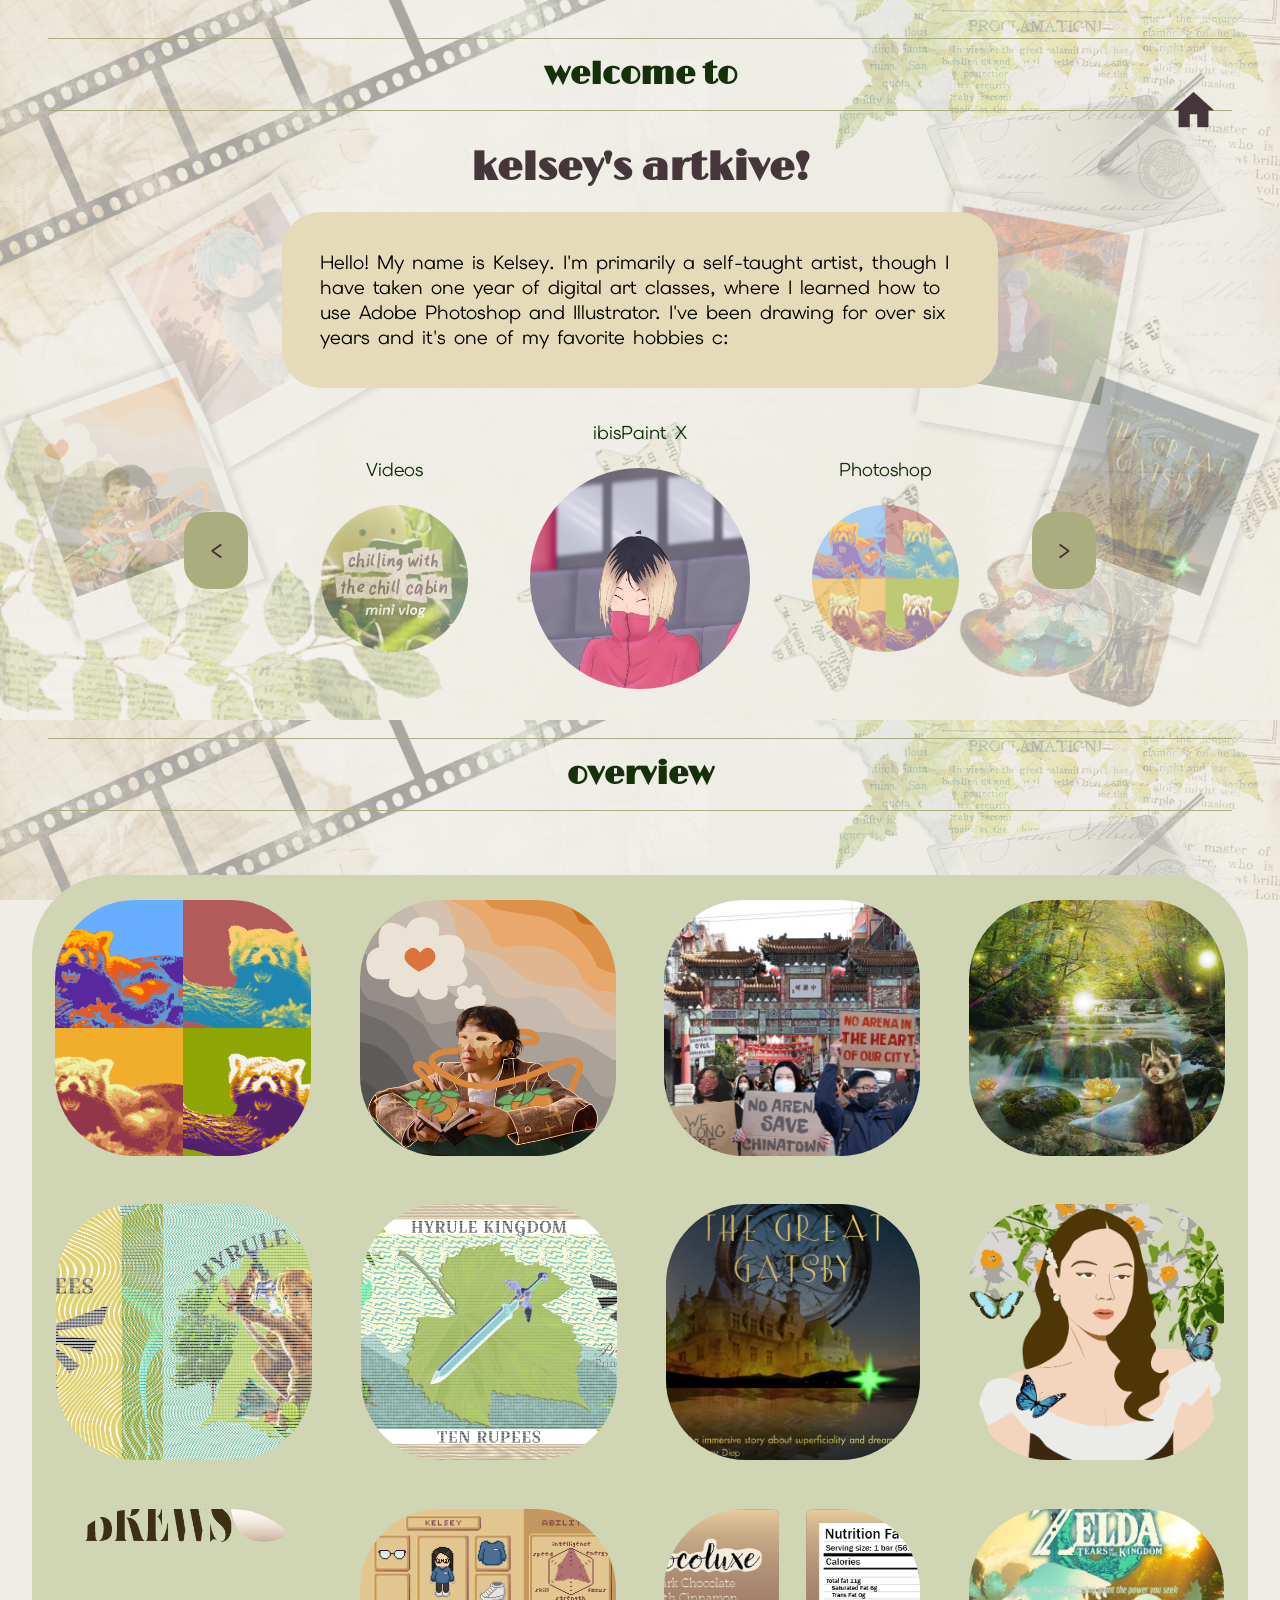
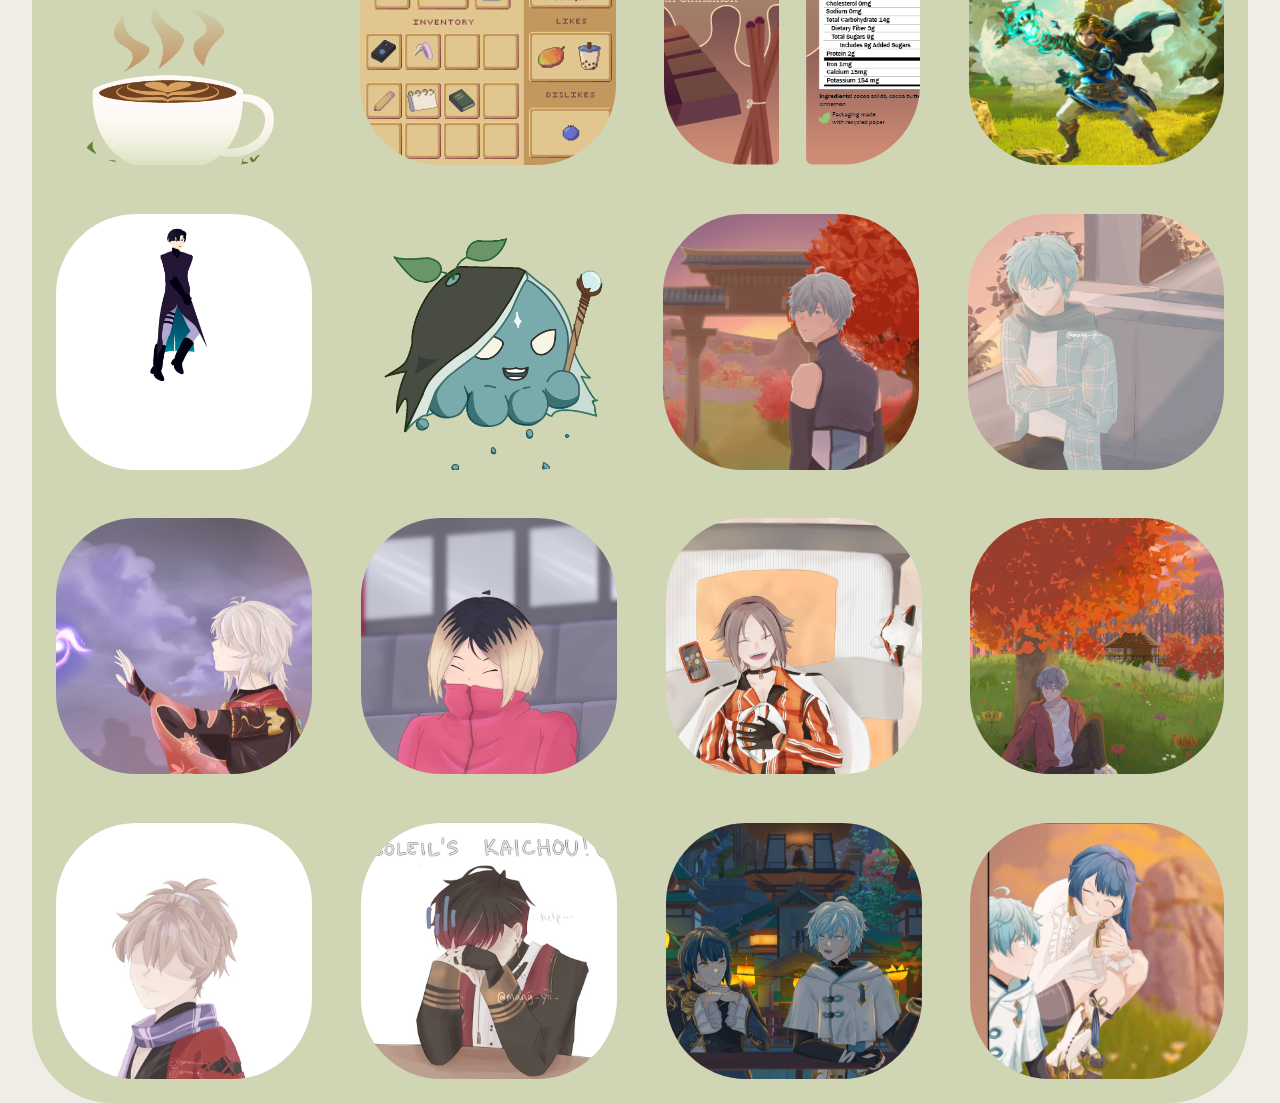
==== commit 0cbe69d7: "add meta tags to all pages" ====
--- a/index.html
+++ b/index.html
@@ -1,6 +1,7 @@
 <!DOCTYPE html>
 <html>
     <head>
+        <meta content="width=device-width, initial-scale=1" name="viewport" />
         <link rel="stylesheet" href="style.css"/>
         <style>
             /*SECTIONING*/
